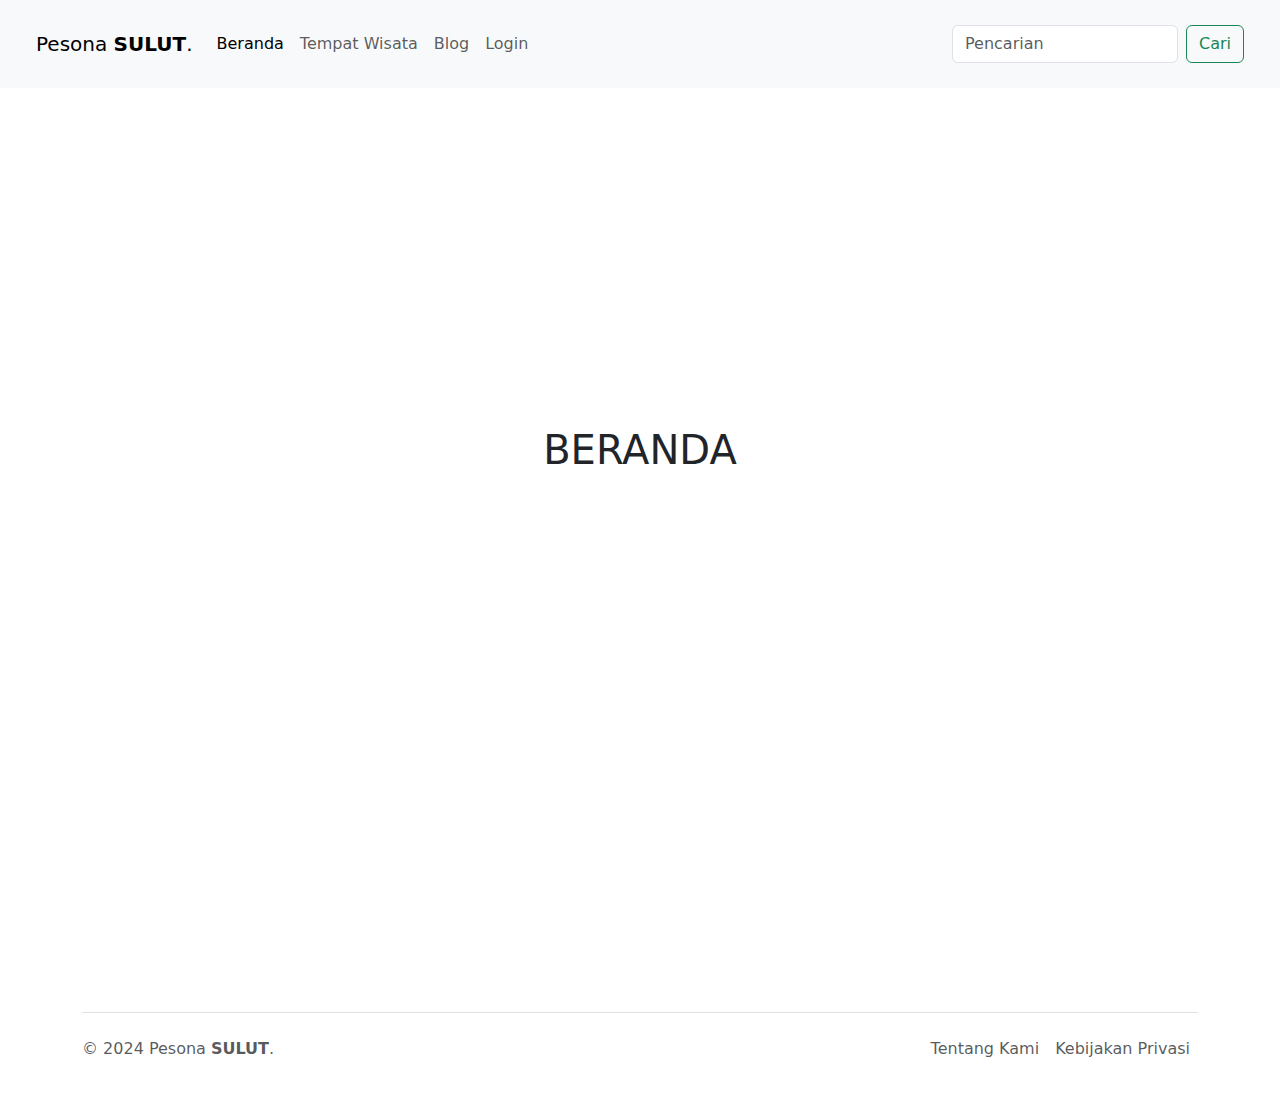
==== index.html @ 27860781 "Initial projects" ====
<!DOCTYPE html>
<html lang="en">
  <head>
    <meta charset="utf-8" />
    <meta name="viewport" content="width=device-width, initial-scale=1" />
    <title>Pesona SULUT</title>
    <link rel="stylesheet" href="/css/bootstrap.min.css" />
  </head>
  <body>
    <!-- NAVIGASI -->
    <nav class="navbar navbar-expand-lg bg-body-tertiary p-4">
      <div class="container-fluid">
        <a class="navbar-brand" href="#">Pesona <b>SULUT</b>.</a>
        <button
          class="navbar-toggler"
          type="button"
          data-bs-toggle="collapse"
          data-bs-target="#navbarSupportedContent"
          aria-controls="navbarSupportedContent"
          aria-expanded="false"
          aria-label="Toggle navigation"
        >
          <span class="navbar-toggler-icon"></span>
        </button>
        <div class="collapse navbar-collapse" id="navbarSupportedContent">
          <ul class="navbar-nav me-auto mb-2 mb-lg-0">
            <li class="nav-item">
              <a class="nav-link active" aria-current="page" href="#"
                >Beranda</a
              >
            </li>
            <li class="nav-item">
              <a class="nav-link" href="/wisata/">Tempat Wisata</a>
            </li>
            <li class="nav-item">
              <a class="nav-link" href="/blog/">Blog</a>
            </li>
            <li class="nav-item">
              <a class="nav-link" href="/login/">Login</a>
            </li>
          </ul>
          <form class="d-flex" role="search">
            <input
              class="form-control me-2"
              type="search"
              placeholder="Pencarian"
              aria-label="Search"
            />
            <button class="btn btn-outline-success" type="submit">Cari</button>
          </form>
        </div>
      </div>
    </nav>
    <!-- NAVIGASI -->

    <!-- KONTEN WEBSITE -->
    <div class="w-100 vh-100">
      <h1 class="position-absolute top-50 start-50 translate-middle">
        BERANDA
      </h1>
    </div>
    <!-- KONTEN WEBSITE -->

    <!-- FOOTER -->
    <div class="container">
      <footer
        class="d-flex flex-wrap justify-content-between align-items-center py-3 my-4 border-top"
      >
        <p class="col-md-4 mb-0 text-body-secondary">
          © 2024 Pesona <b>SULUT</b>.
        </p>

        <ul class="nav col-md-4 justify-content-end">
          <li class="nav-item">
            <a href="/tentang/" class="nav-link px-2 text-body-secondary"
              >Tentang Kami</a
            >
          </li>
          <li class="nav-item">
            <a href="/privasi/" class="nav-link px-2 text-body-secondary"
              >Kebijakan Privasi</a
            >
          </li>
        </ul>
      </footer>
    </div>
    <!-- FOOTER -->

    <script async src="js/bootstrap.bundle.min.js"></script>
  </body>
</html>
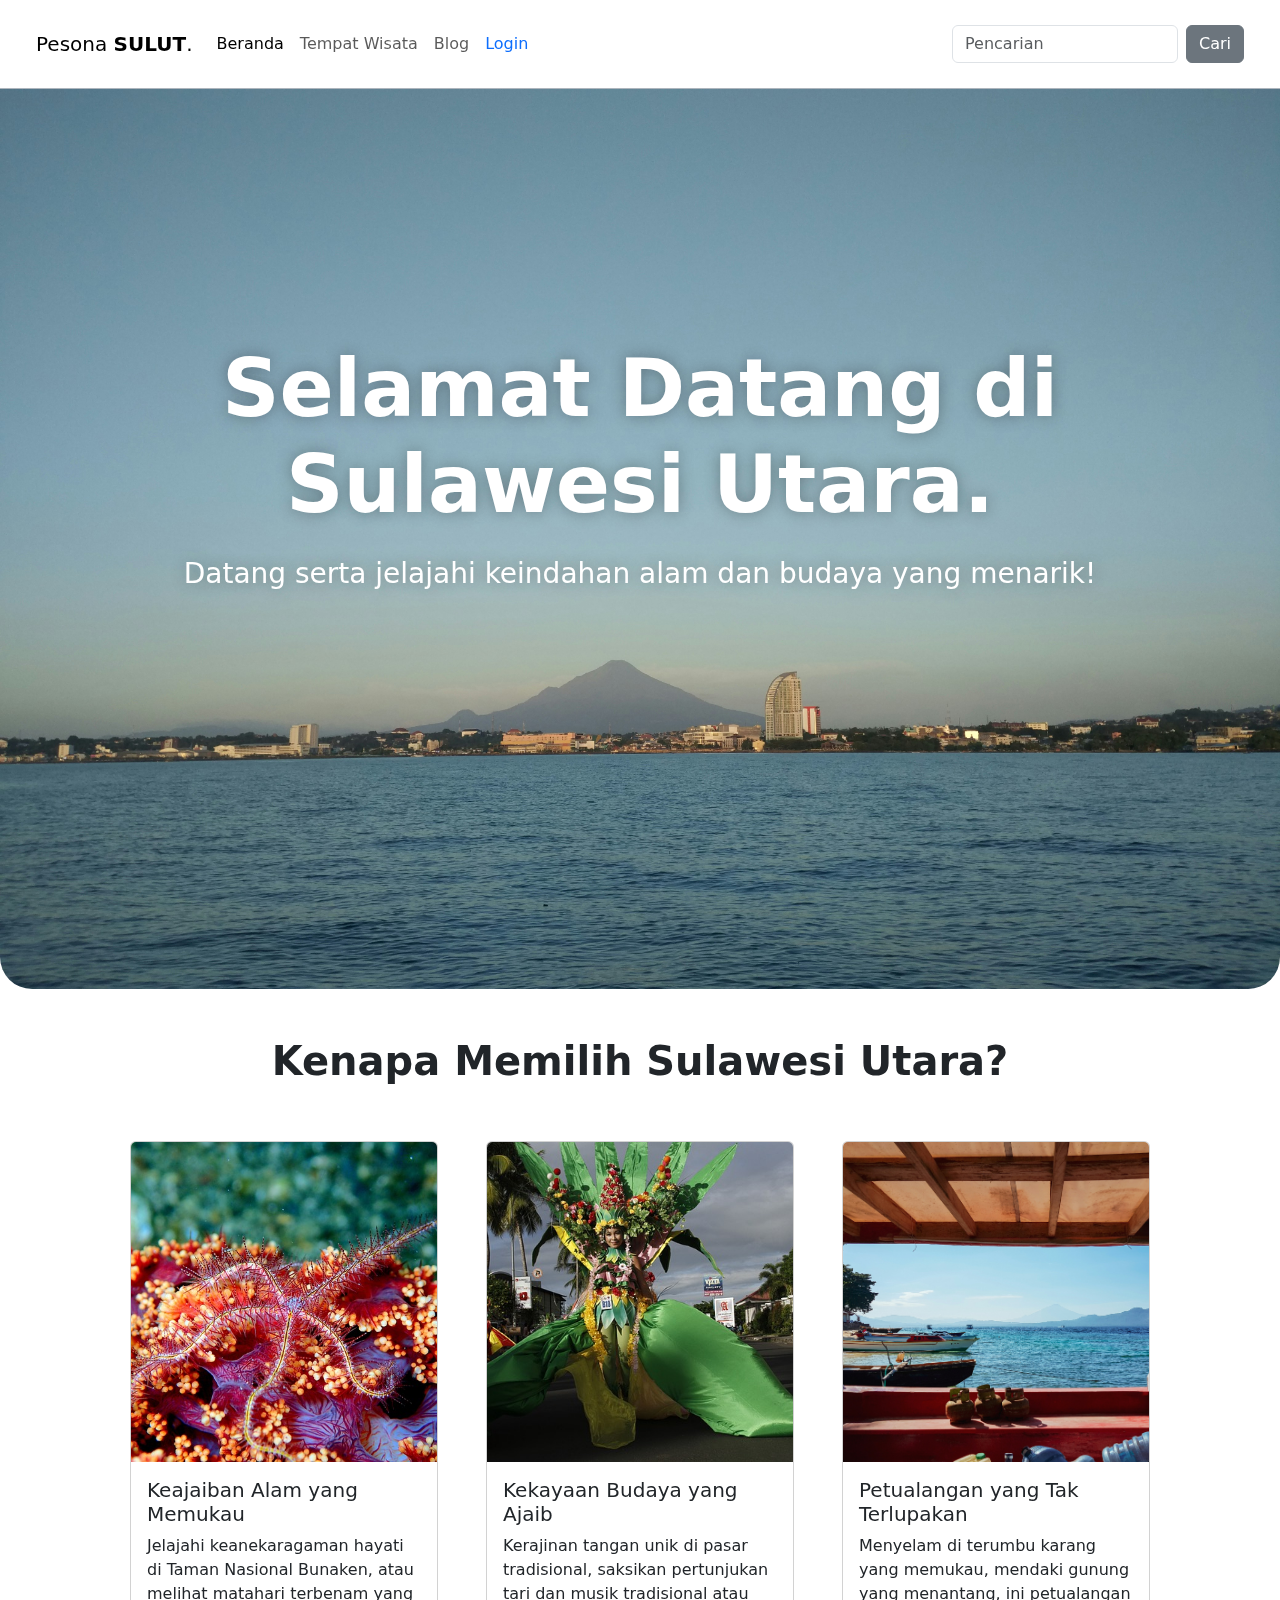
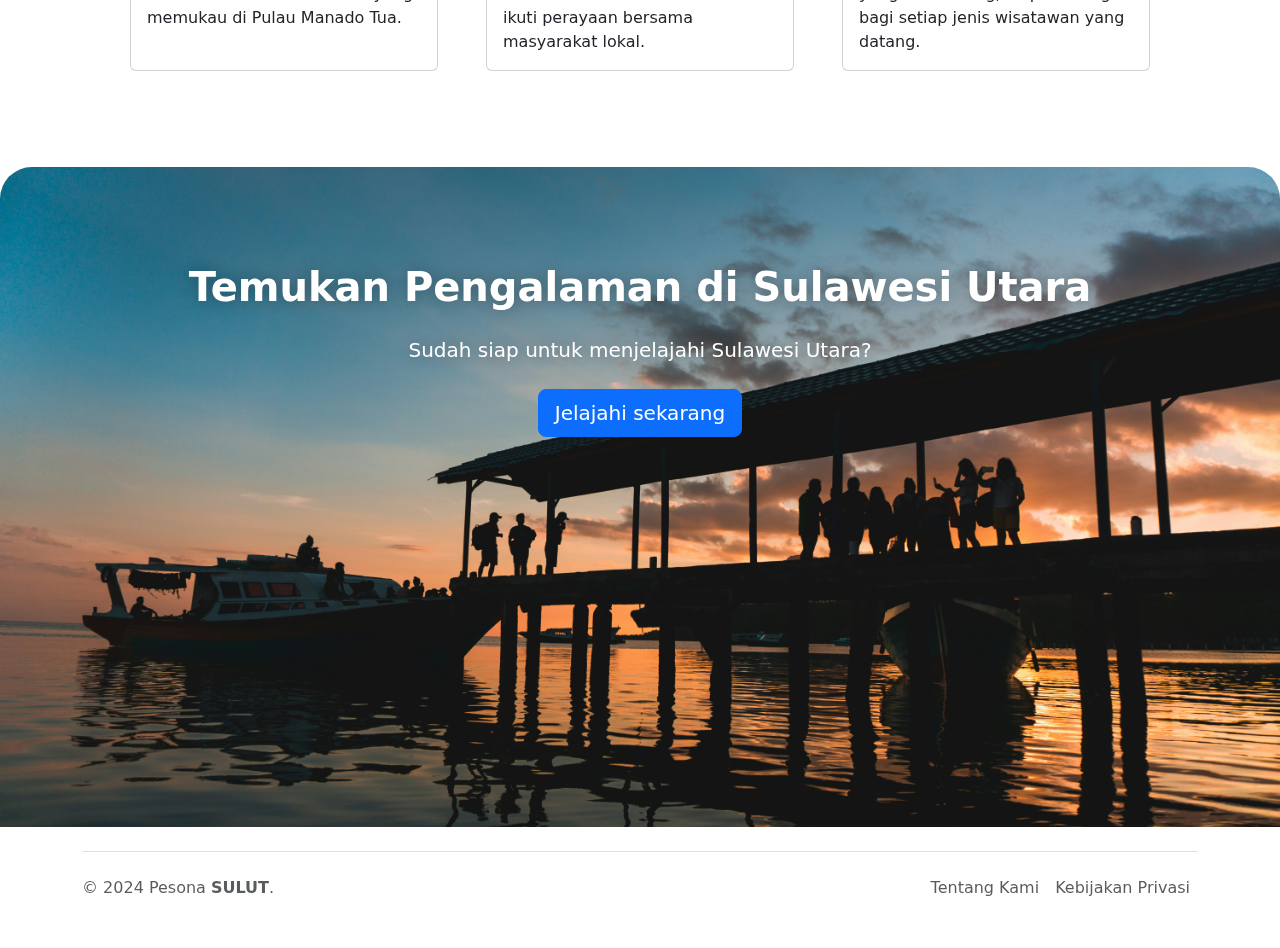
==== commit 55d58aa2: "create a landing page" ====
--- a/index.html
+++ b/index.html
@@ -5,10 +5,13 @@
     <meta name="viewport" content="width=device-width, initial-scale=1" />
     <title>Pesona SULUT</title>
     <link rel="stylesheet" href="/css/bootstrap.min.css" />
+    <link rel="stylesheet" href="css/custom.css" />
   </head>
   <body>
     <!-- NAVIGASI -->
-    <nav class="navbar navbar-expand-lg bg-body-tertiary p-4">
+    <nav
+      class="navbar navbar-expand-lg p-4 z-1 blur sticky-top border-bottom border-dark-subtle"
+    >
       <div class="container-fluid">
         <a class="navbar-brand" href="#">Pesona <b>SULUT</b>.</a>
         <button
@@ -36,17 +39,19 @@
               <a class="nav-link" href="/blog/">Blog</a>
             </li>
             <li class="nav-item">
-              <a class="nav-link" href="/login/">Login</a>
+              <a class="nav-link text-primary fw-medium" href="/login/"
+                >Login</a
+              >
             </li>
           </ul>
           <form class="d-flex" role="search">
             <input
-              class="form-control me-2"
+              class="form-control me-2 blur"
               type="search"
               placeholder="Pencarian"
               aria-label="Search"
             />
-            <button class="btn btn-outline-success" type="submit">Cari</button>
+            <button class="btn btn-secondary" type="submit">Cari</button>
           </form>
         </div>
       </div>
@@ -54,10 +59,109 @@
     <!-- NAVIGASI -->
 
     <!-- KONTEN WEBSITE -->
-    <div class="w-100 vh-100">
-      <h1 class="position-absolute top-50 start-50 translate-middle">
-        BERANDA
-      </h1>
+    <div
+      class="container-fluid vh-100 rounded-bottom-5"
+      style="
+        background-image: url(assets/img/brama-djabar-TG4UvuBVJXE-unsplash.jpg);
+        background-position: center;
+        background-size: cover;
+      "
+    >
+      <div
+        class="text-shadow text-center text-white w-100 position-absolute top-50 start-50 translate-middle"
+      >
+        <h1 class="p-3 p-sm-3 p-md-5 pb-md-0 fw-bolder display-1">
+          Selamat Datang di Sulawesi Utara.
+        </h1>
+        <p class="p-3 p-sm-3 p-md-3 pb-md-0 display-6 fs-3">
+          Datang serta jelajahi keindahan alam dan budaya yang menarik!
+        </p>
+      </div>
+    </div>
+
+    <div class="container">
+      <h2 class="p-5 fw-bolder display-6 text-center">
+        Kenapa Memilih Sulawesi Utara?
+      </h2>
+      <div
+        class="p-5 pt-0 mb-4 row row-cols-1 row-cols-sm-2 justify-content-sm-center row-cols-md-3 g-5"
+      >
+        <div class="col">
+          <div class="card h-100">
+            <img
+              src="assets/img/sea-star-starfish-2336889_640.jpg"
+              width="320"
+              height="320"
+              class="card-img-top object-fit-cover"
+            />
+            <div class="card-body">
+              <h5 class="card-title">Keajaiban Alam yang Memukau</h5>
+              <p class="card-text">
+                Jelajahi keanekaragaman hayati di Taman Nasional Bunaken, atau
+                melihat matahari terbenam yang memukau di Pulau Manado Tua.
+              </p>
+            </div>
+          </div>
+        </div>
+        <div class="col">
+          <div class="card h-100">
+            <img
+              src="assets/img/fashion-4552686_640.jpg"
+              width="320"
+              height="320"
+              class="card-img-top object-fit-cover"
+            />
+            <div class="card-body">
+              <h5 class="card-title">Kekayaan Budaya yang Ajaib</h5>
+              <p class="card-text">
+                Kerajinan tangan unik di pasar tradisional, saksikan pertunjukan
+                tari dan musik tradisional atau ikuti perayaan bersama
+                masyarakat lokal.
+              </p>
+            </div>
+          </div>
+        </div>
+        <div class="col">
+          <div class="card h-100">
+            <img
+              src="assets/img/dimitry-b-LbrtLtsZXY4-unsplash.jpg"
+              width="320"
+              height="320"
+              class="card-img-top object-fit-cover"
+            />
+            <div class="card-body">
+              <h5 class="card-title">Petualangan yang Tak Terlupakan</h5>
+              <p class="card-text">
+                Menyelam di terumbu karang yang memukau, mendaki gunung yang
+                menantang, ini petualangan bagi setiap jenis wisatawan yang
+                datang.
+              </p>
+            </div>
+          </div>
+        </div>
+      </div>
+    </div>
+
+    <div
+      class="container-fluid rounded-top-5"
+      style="
+        height: 660px;
+        background-image: url(assets/img/pieter-janaldo-O9Ce0edTic8-unsplash.jpg);
+        background-position: center;
+        background-size: cover;
+      "
+    >
+      <div class="px-4 pt-5 my-5 text-center text-white text-shadow">
+        <h1 class="display-6 fw-bold mb-4 mt-5">
+          Temukan Pengalaman di Sulawesi Utara
+        </h1>
+        <div class="col-lg-6 mx-auto">
+          <p class="lead mb-4">Sudah siap untuk menjelajahi Sulawesi Utara?</p>
+          <button type="button" class="btn btn-primary btn-lg">
+            Jelajahi sekarang
+          </button>
+        </div>
+      </div>
     </div>
     <!-- KONTEN WEBSITE -->
 
--- a/css/custom.css
+++ b/css/custom.css
@@ -0,0 +1,8 @@
+.blur {
+  backdrop-filter: blur(20px) saturate(250%);
+  background-color: rgba(255, 255, 255, 0.5);
+}
+
+.text-shadow {
+  text-shadow: 0px 0px 16px rgba(0, 0, 0, 0.3);
+}
